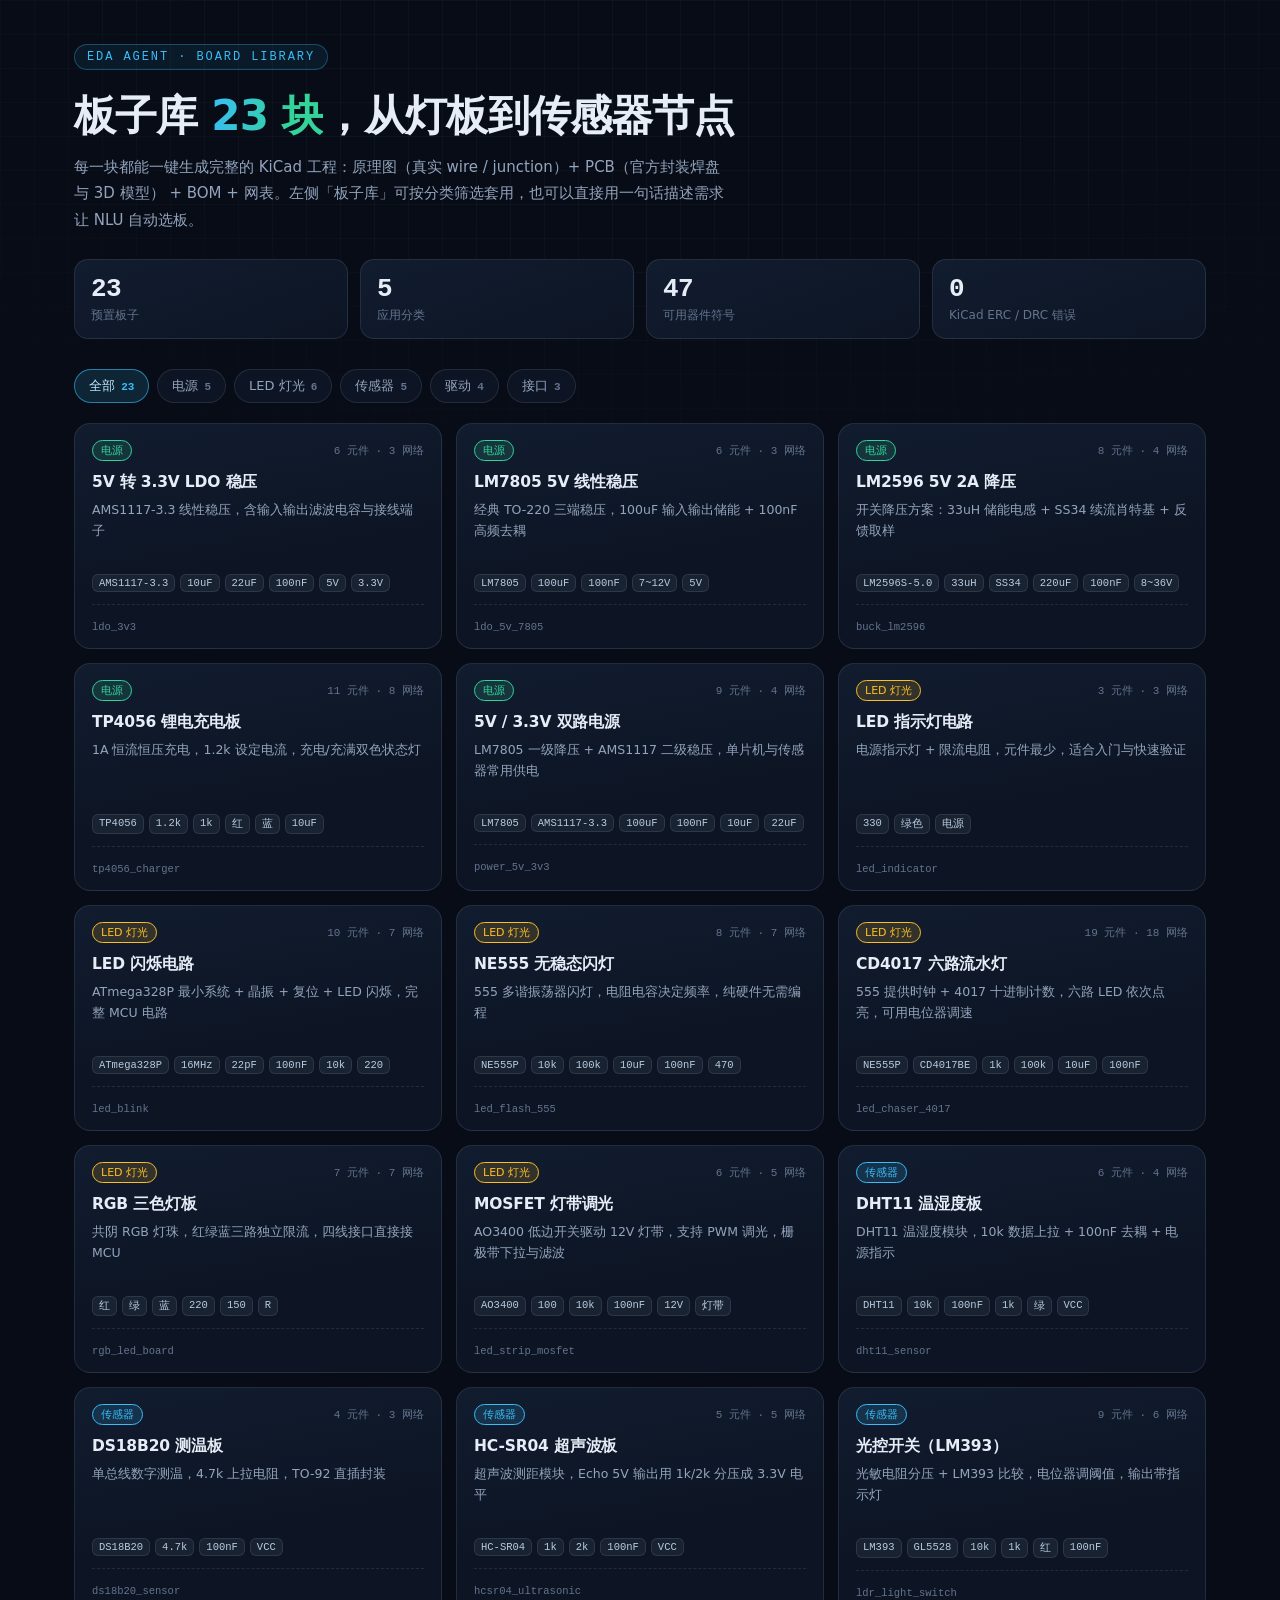
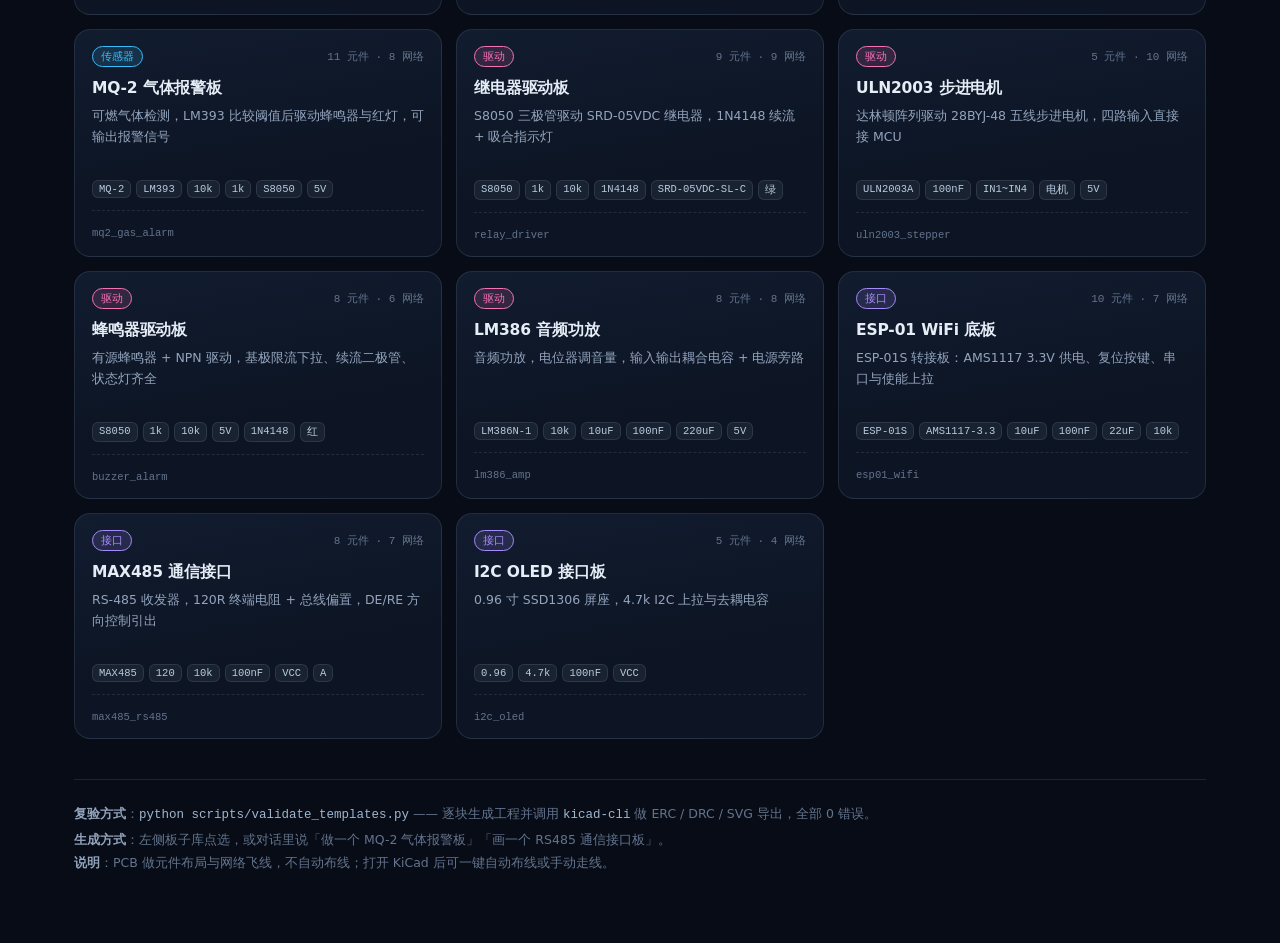
==== docs/board-library.html @ a68cdef4 "feat(library): 板子库从 3 块扩到 23 块（电源/LED/传感器/驱动/接口） 模板库（backend/templates，新增 20 块真实应用电路）： - 电源：LM7805、L" ====
<!DOCTYPE html>
<html lang="zh-CN">
<head>
<meta charset="utf-8" />
<meta name="viewport" content="width=device-width, initial-scale=1" />
<title>EDA Agent · 板子库总览（23 块）</title>
<style>
  :root {
    --bg: #070c16; --panel: #0d1524; --panel-2: #111c2f;
    --line: rgba(148,163,184,.16); --text: #e6edf7; --muted: #93a4bd; --dim: #63748e;
    --accent: #38bdf8; --accent-2: #34d399;
    --mono: "JetBrains Mono","Cascadia Mono",Consolas,monospace;
  }
  * { box-sizing: border-box; }
  body {
    margin: 0; background: var(--bg); color: var(--text);
    font-family: "Segoe UI","PingFang SC","Microsoft YaHei",system-ui,sans-serif;
    -webkit-font-smoothing: antialiased;
  }
  body::before {
    content: ""; position: fixed; inset: 0; pointer-events: none; z-index: 0;
    background-image: linear-gradient(rgba(148,163,184,.05) 1px, transparent 1px),
                      linear-gradient(90deg, rgba(148,163,184,.05) 1px, transparent 1px);
    background-size: 34px 34px;
    -webkit-mask-image: radial-gradient(ellipse 80% 60% at 50% 0%, #000 40%, transparent 100%);
    mask-image: radial-gradient(ellipse 80% 60% at 50% 0%, #000 40%, transparent 100%);
  }
  .wrap { position: relative; z-index: 1; max-width: 1180px; margin: 0 auto; padding: 44px 24px 70px; }
  header .eyebrow {
    display: inline-flex; align-items: center; gap: 8px; font-size: 12px; letter-spacing: .16em;
    color: var(--accent); text-transform: uppercase; font-family: var(--mono);
    border: 1px solid rgba(56,189,248,.32); background: rgba(56,189,248,.08);
    padding: 5px 12px; border-radius: 999px;
  }
  h1 { font-size: clamp(28px, 4vw, 42px); margin: 18px 0 10px; letter-spacing: -.02em; }
  h1 em {
    font-style: normal; background: linear-gradient(100deg,#38bdf8,#34d399 70%);
    -webkit-background-clip: text; background-clip: text; color: transparent;
  }
  .lead { color: var(--muted); font-size: 15px; line-height: 1.75; max-width: 660px; margin: 0 0 26px; }
  .stats { display: flex; flex-wrap: wrap; gap: 12px; margin-bottom: 30px; }
  .stat {
    flex: 1 1 150px; background: linear-gradient(160deg, var(--panel-2), var(--panel));
    border: 1px solid var(--line); border-radius: 14px; padding: 14px 16px;
  }
  .stat b { display: block; font-size: 26px; font-family: var(--mono); letter-spacing: -.02em; }
  .stat span { font-size: 12px; color: var(--dim); }
  .tabs { display: flex; flex-wrap: wrap; gap: 8px; margin: 0 0 20px; }
  .tab {
    font: inherit; font-size: 13px; color: var(--muted); cursor: pointer;
    background: var(--panel); border: 1px solid var(--line); border-radius: 999px;
    padding: 7px 14px; transition: .18s;
  }
  .tab b { font-family: var(--mono); font-size: 11px; color: var(--dim); margin-left: 2px; }
  .tab:hover { color: var(--text); border-color: rgba(56,189,248,.45); }
  .tab.active { background: rgba(56,189,248,.14); border-color: rgba(56,189,248,.6); color: #bfe9ff; }
  .tab.active b { color: var(--accent); }
  .grid { display: grid; grid-template-columns: repeat(auto-fill, minmax(300px, 1fr)); gap: 14px; }
  .card {
    position: relative; background: linear-gradient(170deg, var(--panel-2), var(--panel) 60%);
    border: 1px solid var(--line); border-radius: 16px; padding: 16px 17px 14px;
    transition: transform .2s, border-color .2s, box-shadow .2s; overflow: hidden;
  }
  .card::after {
    content: ""; position: absolute; inset: 0 0 auto 0; height: 2px;
    background: linear-gradient(90deg, transparent, var(--accent), transparent);
    opacity: 0; transition: opacity .25s;
  }
  .card:hover {
    transform: translateY(-3px); border-color: rgba(56,189,248,.4);
    box-shadow: 0 16px 40px -22px rgba(56,189,248,.55);
  }
  .card:hover::after { opacity: 1; }
  .card-top { display: flex; justify-content: space-between; align-items: center; gap: 8px; }
  .cat {
    font-size: 11px; color: var(--c); background: var(--s);
    border: 1px solid var(--c); padding: 2px 8px; border-radius: 999px;
  }
  .meta { font-size: 11px; color: var(--dim); font-family: var(--mono); }
  .card h3 { font-size: 15.5px; margin: 11px 0 7px; letter-spacing: -.01em; }
  .card p { font-size: 12.5px; line-height: 1.66; color: var(--muted); margin: 0 0 12px; min-height: 62px; }
  .chips { display: flex; flex-wrap: wrap; gap: 5px; }
  .chip {
    font-size: 10.5px; font-family: var(--mono); color: #b9cbe0;
    background: rgba(148,163,184,.09); border: 1px solid var(--line);
    border-radius: 6px; padding: 2px 6px;
  }
  .card-foot { margin-top: 12px; padding-top: 10px; border-top: 1px dashed var(--line); }
  .card-foot code { font-size: 10.5px; color: var(--dim); font-family: var(--mono); }
  footer {
    margin-top: 40px; padding-top: 22px; border-top: 1px solid var(--line);
    color: var(--dim); font-size: 12.5px; line-height: 1.9;
  }
  footer b { color: var(--muted); font-weight: 600; }
  footer code { color: #9fb6cf; font-family: var(--mono); }
  .hidden { display: none !important; }
</style>
</head>
<body>
<div class="wrap">
  <header>
    <span class="eyebrow">EDA Agent · Board Library</span>
    <h1>板子库 <em>23 块</em>，从灯板到传感器节点</h1>
    <p class="lead">
      每一块都能一键生成完整的 KiCad 工程：原理图（真实 wire / junction）+ PCB（官方封装焊盘与 3D 模型）
      + BOM + 网表。左侧「板子库」可按分类筛选套用，也可以直接用一句话描述需求让 NLU 自动选板。
    </p>
    <div class="stats">
      <div class="stat"><b>23</b><span>预置板子</span></div>
      <div class="stat"><b>5</b><span>应用分类</span></div>
      <div class="stat"><b>47</b><span>可用器件符号</span></div>
      <div class="stat"><b>0</b><span>KiCad ERC / DRC 错误</span></div>
    </div>
  </header>

  <div class="tabs"><button class="tab active" data-cat="全部">全部 <b>23</b></button><button class="tab" data-cat="电源">电源 <b>5</b></button><button class="tab" data-cat="LED 灯光">LED 灯光 <b>6</b></button><button class="tab" data-cat="传感器">传感器 <b>5</b></button><button class="tab" data-cat="驱动">驱动 <b>4</b></button><button class="tab" data-cat="接口">接口 <b>3</b></button></div>
  <main class="grid">
      <article class="card" data-cat="电源">
        <div class="card-top">
          <span class="cat" style="--c:#34d399;--s:rgba(52,211,153,.14)">电源</span>
          <span class="meta">6 元件 · 3 网络</span>
        </div>
        <h3>5V 转 3.3V LDO 稳压</h3>
        <p>AMS1117-3.3 线性稳压，含输入输出滤波电容与接线端子</p>
        <div class="chips"><span class="chip">AMS1117-3.3</span><span class="chip">10uF</span><span class="chip">22uF</span><span class="chip">100nF</span><span class="chip">5V</span><span class="chip">3.3V</span></div>
        <div class="card-foot"><code>ldo_3v3</code></div>
      </article>
      <article class="card" data-cat="电源">
        <div class="card-top">
          <span class="cat" style="--c:#34d399;--s:rgba(52,211,153,.14)">电源</span>
          <span class="meta">6 元件 · 3 网络</span>
        </div>
        <h3>LM7805 5V 线性稳压</h3>
        <p>经典 TO-220 三端稳压，100uF 输入输出储能 + 100nF 高频去耦</p>
        <div class="chips"><span class="chip">LM7805</span><span class="chip">100uF</span><span class="chip">100nF</span><span class="chip">7~12V</span><span class="chip">5V</span></div>
        <div class="card-foot"><code>ldo_5v_7805</code></div>
      </article>
      <article class="card" data-cat="电源">
        <div class="card-top">
          <span class="cat" style="--c:#34d399;--s:rgba(52,211,153,.14)">电源</span>
          <span class="meta">8 元件 · 4 网络</span>
        </div>
        <h3>LM2596 5V 2A 降压</h3>
        <p>开关降压方案：33uH 储能电感 + SS34 续流肖特基 + 反馈取样</p>
        <div class="chips"><span class="chip">LM2596S-5.0</span><span class="chip">33uH</span><span class="chip">SS34</span><span class="chip">220uF</span><span class="chip">100nF</span><span class="chip">8~36V</span></div>
        <div class="card-foot"><code>buck_lm2596</code></div>
      </article>
      <article class="card" data-cat="电源">
        <div class="card-top">
          <span class="cat" style="--c:#34d399;--s:rgba(52,211,153,.14)">电源</span>
          <span class="meta">11 元件 · 8 网络</span>
        </div>
        <h3>TP4056 锂电充电板</h3>
        <p>1A 恒流恒压充电，1.2k 设定电流，充电/充满双色状态灯</p>
        <div class="chips"><span class="chip">TP4056</span><span class="chip">1.2k</span><span class="chip">1k</span><span class="chip">红</span><span class="chip">蓝</span><span class="chip">10uF</span></div>
        <div class="card-foot"><code>tp4056_charger</code></div>
      </article>
      <article class="card" data-cat="电源">
        <div class="card-top">
          <span class="cat" style="--c:#34d399;--s:rgba(52,211,153,.14)">电源</span>
          <span class="meta">9 元件 · 4 网络</span>
        </div>
        <h3>5V / 3.3V 双路电源</h3>
        <p>LM7805 一级降压 + AMS1117 二级稳压，单片机与传感器常用供电</p>
        <div class="chips"><span class="chip">LM7805</span><span class="chip">AMS1117-3.3</span><span class="chip">100uF</span><span class="chip">100nF</span><span class="chip">10uF</span><span class="chip">22uF</span></div>
        <div class="card-foot"><code>power_5v_3v3</code></div>
      </article>
      <article class="card" data-cat="LED 灯光">
        <div class="card-top">
          <span class="cat" style="--c:#fbbf24;--s:rgba(251,191,36,.14)">LED 灯光</span>
          <span class="meta">3 元件 · 3 网络</span>
        </div>
        <h3>LED 指示灯电路</h3>
        <p>电源指示灯 + 限流电阻，元件最少，适合入门与快速验证</p>
        <div class="chips"><span class="chip">330</span><span class="chip">绿色</span><span class="chip">电源</span></div>
        <div class="card-foot"><code>led_indicator</code></div>
      </article>
      <article class="card" data-cat="LED 灯光">
        <div class="card-top">
          <span class="cat" style="--c:#fbbf24;--s:rgba(251,191,36,.14)">LED 灯光</span>
          <span class="meta">10 元件 · 7 网络</span>
        </div>
        <h3>LED 闪烁电路</h3>
        <p>ATmega328P 最小系统 + 晶振 + 复位 + LED 闪烁，完整 MCU 电路</p>
        <div class="chips"><span class="chip">ATmega328P</span><span class="chip">16MHz</span><span class="chip">22pF</span><span class="chip">100nF</span><span class="chip">10k</span><span class="chip">220</span></div>
        <div class="card-foot"><code>led_blink</code></div>
      </article>
      <article class="card" data-cat="LED 灯光">
        <div class="card-top">
          <span class="cat" style="--c:#fbbf24;--s:rgba(251,191,36,.14)">LED 灯光</span>
          <span class="meta">8 元件 · 7 网络</span>
        </div>
        <h3>NE555 无稳态闪灯</h3>
        <p>555 多谐振荡器闪灯，电阻电容决定频率，纯硬件无需编程</p>
        <div class="chips"><span class="chip">NE555P</span><span class="chip">10k</span><span class="chip">100k</span><span class="chip">10uF</span><span class="chip">100nF</span><span class="chip">470</span></div>
        <div class="card-foot"><code>led_flash_555</code></div>
      </article>
      <article class="card" data-cat="LED 灯光">
        <div class="card-top">
          <span class="cat" style="--c:#fbbf24;--s:rgba(251,191,36,.14)">LED 灯光</span>
          <span class="meta">19 元件 · 18 网络</span>
        </div>
        <h3>CD4017 六路流水灯</h3>
        <p>555 提供时钟 + 4017 十进制计数，六路 LED 依次点亮，可用电位器调速</p>
        <div class="chips"><span class="chip">NE555P</span><span class="chip">CD4017BE</span><span class="chip">1k</span><span class="chip">100k</span><span class="chip">10uF</span><span class="chip">100nF</span></div>
        <div class="card-foot"><code>led_chaser_4017</code></div>
      </article>
      <article class="card" data-cat="LED 灯光">
        <div class="card-top">
          <span class="cat" style="--c:#fbbf24;--s:rgba(251,191,36,.14)">LED 灯光</span>
          <span class="meta">7 元件 · 7 网络</span>
        </div>
        <h3>RGB 三色灯板</h3>
        <p>共阴 RGB 灯珠，红绿蓝三路独立限流，四线接口直接接 MCU</p>
        <div class="chips"><span class="chip">红</span><span class="chip">绿</span><span class="chip">蓝</span><span class="chip">220</span><span class="chip">150</span><span class="chip">R</span></div>
        <div class="card-foot"><code>rgb_led_board</code></div>
      </article>
      <article class="card" data-cat="LED 灯光">
        <div class="card-top">
          <span class="cat" style="--c:#fbbf24;--s:rgba(251,191,36,.14)">LED 灯光</span>
          <span class="meta">6 元件 · 5 网络</span>
        </div>
        <h3>MOSFET 灯带调光</h3>
        <p>AO3400 低边开关驱动 12V 灯带，支持 PWM 调光，栅极带下拉与滤波</p>
        <div class="chips"><span class="chip">AO3400</span><span class="chip">100</span><span class="chip">10k</span><span class="chip">100nF</span><span class="chip">12V</span><span class="chip">灯带</span></div>
        <div class="card-foot"><code>led_strip_mosfet</code></div>
      </article>
      <article class="card" data-cat="传感器">
        <div class="card-top">
          <span class="cat" style="--c:#38bdf8;--s:rgba(56,189,248,.14)">传感器</span>
          <span class="meta">6 元件 · 4 网络</span>
        </div>
        <h3>DHT11 温湿度板</h3>
        <p>DHT11 温湿度模块，10k 数据上拉 + 100nF 去耦 + 电源指示</p>
        <div class="chips"><span class="chip">DHT11</span><span class="chip">10k</span><span class="chip">100nF</span><span class="chip">1k</span><span class="chip">绿</span><span class="chip">VCC</span></div>
        <div class="card-foot"><code>dht11_sensor</code></div>
      </article>
      <article class="card" data-cat="传感器">
        <div class="card-top">
          <span class="cat" style="--c:#38bdf8;--s:rgba(56,189,248,.14)">传感器</span>
          <span class="meta">4 元件 · 3 网络</span>
        </div>
        <h3>DS18B20 测温板</h3>
        <p>单总线数字测温，4.7k 上拉电阻，TO-92 直插封装</p>
        <div class="chips"><span class="chip">DS18B20</span><span class="chip">4.7k</span><span class="chip">100nF</span><span class="chip">VCC</span></div>
        <div class="card-foot"><code>ds18b20_sensor</code></div>
      </article>
      <article class="card" data-cat="传感器">
        <div class="card-top">
          <span class="cat" style="--c:#38bdf8;--s:rgba(56,189,248,.14)">传感器</span>
          <span class="meta">5 元件 · 5 网络</span>
        </div>
        <h3>HC-SR04 超声波板</h3>
        <p>超声波测距模块，Echo 5V 输出用 1k/2k 分压成 3.3V 电平</p>
        <div class="chips"><span class="chip">HC-SR04</span><span class="chip">1k</span><span class="chip">2k</span><span class="chip">100nF</span><span class="chip">VCC</span></div>
        <div class="card-foot"><code>hcsr04_ultrasonic</code></div>
      </article>
      <article class="card" data-cat="传感器">
        <div class="card-top">
          <span class="cat" style="--c:#38bdf8;--s:rgba(56,189,248,.14)">传感器</span>
          <span class="meta">9 元件 · 6 网络</span>
        </div>
        <h3>光控开关（LM393）</h3>
        <p>光敏电阻分压 + LM393 比较，电位器调阈值，输出带指示灯</p>
        <div class="chips"><span class="chip">LM393</span><span class="chip">GL5528</span><span class="chip">10k</span><span class="chip">1k</span><span class="chip">红</span><span class="chip">100nF</span></div>
        <div class="card-foot"><code>ldr_light_switch</code></div>
      </article>
      <article class="card" data-cat="传感器">
        <div class="card-top">
          <span class="cat" style="--c:#38bdf8;--s:rgba(56,189,248,.14)">传感器</span>
          <span class="meta">11 元件 · 8 网络</span>
        </div>
        <h3>MQ-2 气体报警板</h3>
        <p>可燃气体检测，LM393 比较阈值后驱动蜂鸣器与红灯，可输出报警信号</p>
        <div class="chips"><span class="chip">MQ-2</span><span class="chip">LM393</span><span class="chip">10k</span><span class="chip">1k</span><span class="chip">S8050</span><span class="chip">5V</span></div>
        <div class="card-foot"><code>mq2_gas_alarm</code></div>
      </article>
      <article class="card" data-cat="驱动">
        <div class="card-top">
          <span class="cat" style="--c:#f472b6;--s:rgba(244,114,182,.14)">驱动</span>
          <span class="meta">9 元件 · 9 网络</span>
        </div>
        <h3>继电器驱动板</h3>
        <p>S8050 三极管驱动 SRD-05VDC 继电器，1N4148 续流 + 吸合指示灯</p>
        <div class="chips"><span class="chip">S8050</span><span class="chip">1k</span><span class="chip">10k</span><span class="chip">1N4148</span><span class="chip">SRD-05VDC-SL-C</span><span class="chip">绿</span></div>
        <div class="card-foot"><code>relay_driver</code></div>
      </article>
      <article class="card" data-cat="驱动">
        <div class="card-top">
          <span class="cat" style="--c:#f472b6;--s:rgba(244,114,182,.14)">驱动</span>
          <span class="meta">5 元件 · 10 网络</span>
        </div>
        <h3>ULN2003 步进电机</h3>
        <p>达林顿阵列驱动 28BYJ-48 五线步进电机，四路输入直接接 MCU</p>
        <div class="chips"><span class="chip">ULN2003A</span><span class="chip">100nF</span><span class="chip">IN1~IN4</span><span class="chip">电机</span><span class="chip">5V</span></div>
        <div class="card-foot"><code>uln2003_stepper</code></div>
      </article>
      <article class="card" data-cat="驱动">
        <div class="card-top">
          <span class="cat" style="--c:#f472b6;--s:rgba(244,114,182,.14)">驱动</span>
          <span class="meta">8 元件 · 6 网络</span>
        </div>
        <h3>蜂鸣器驱动板</h3>
        <p>有源蜂鸣器 + NPN 驱动，基极限流下拉、续流二极管、状态灯齐全</p>
        <div class="chips"><span class="chip">S8050</span><span class="chip">1k</span><span class="chip">10k</span><span class="chip">5V</span><span class="chip">1N4148</span><span class="chip">红</span></div>
        <div class="card-foot"><code>buzzer_alarm</code></div>
      </article>
      <article class="card" data-cat="驱动">
        <div class="card-top">
          <span class="cat" style="--c:#f472b6;--s:rgba(244,114,182,.14)">驱动</span>
          <span class="meta">8 元件 · 8 网络</span>
        </div>
        <h3>LM386 音频功放</h3>
        <p>音频功放，电位器调音量，输入输出耦合电容 + 电源旁路</p>
        <div class="chips"><span class="chip">LM386N-1</span><span class="chip">10k</span><span class="chip">10uF</span><span class="chip">100nF</span><span class="chip">220uF</span><span class="chip">5V</span></div>
        <div class="card-foot"><code>lm386_amp</code></div>
      </article>
      <article class="card" data-cat="接口">
        <div class="card-top">
          <span class="cat" style="--c:#a78bfa;--s:rgba(167,139,250,.14)">接口</span>
          <span class="meta">10 元件 · 7 网络</span>
        </div>
        <h3>ESP-01 WiFi 底板</h3>
        <p>ESP-01S 转接板：AMS1117 3.3V 供电、复位按键、串口与使能上拉</p>
        <div class="chips"><span class="chip">ESP-01S</span><span class="chip">AMS1117-3.3</span><span class="chip">10uF</span><span class="chip">100nF</span><span class="chip">22uF</span><span class="chip">10k</span></div>
        <div class="card-foot"><code>esp01_wifi</code></div>
      </article>
      <article class="card" data-cat="接口">
        <div class="card-top">
          <span class="cat" style="--c:#a78bfa;--s:rgba(167,139,250,.14)">接口</span>
          <span class="meta">8 元件 · 7 网络</span>
        </div>
        <h3>MAX485 通信接口</h3>
        <p>RS-485 收发器，120R 终端电阻 + 总线偏置，DE/RE 方向控制引出</p>
        <div class="chips"><span class="chip">MAX485</span><span class="chip">120</span><span class="chip">10k</span><span class="chip">100nF</span><span class="chip">VCC</span><span class="chip">A</span></div>
        <div class="card-foot"><code>max485_rs485</code></div>
      </article>
      <article class="card" data-cat="接口">
        <div class="card-top">
          <span class="cat" style="--c:#a78bfa;--s:rgba(167,139,250,.14)">接口</span>
          <span class="meta">5 元件 · 4 网络</span>
        </div>
        <h3>I2C OLED 接口板</h3>
        <p>0.96 寸 SSD1306 屏座，4.7k I2C 上拉与去耦电容</p>
        <div class="chips"><span class="chip">0.96</span><span class="chip">4.7k</span><span class="chip">100nF</span><span class="chip">VCC</span></div>
        <div class="card-foot"><code>i2c_oled</code></div>
      </article>
  </main>

  <footer>
    <b>复验方式</b>：<code>python scripts/validate_templates.py</code> —— 逐块生成工程并调用
    <code>kicad-cli</code> 做 ERC / DRC / SVG 导出，全部 0 错误。<br />
    <b>生成方式</b>：左侧板子库点选，或对话里说「做一个 MQ-2 气体报警板」「画一个 RS485 通信接口板」。<br />
    <b>说明</b>：PCB 做元件布局与网络飞线，不自动布线；打开 KiCad 后可一键自动布线或手动走线。
  </footer>
</div>
<script>
  var tabs = document.querySelectorAll('.tab');
  var cards = document.querySelectorAll('.card');
  tabs.forEach(function (t) {
    t.addEventListener('click', function () {
      tabs.forEach(function (x) { x.classList.remove('active'); });
      t.classList.add('active');
      var c = t.dataset.cat;
      cards.forEach(function (card) {
        card.classList.toggle('hidden', c !== '全部' && card.dataset.cat !== c);
      });
    });
  });
</script>
</body>
</html>
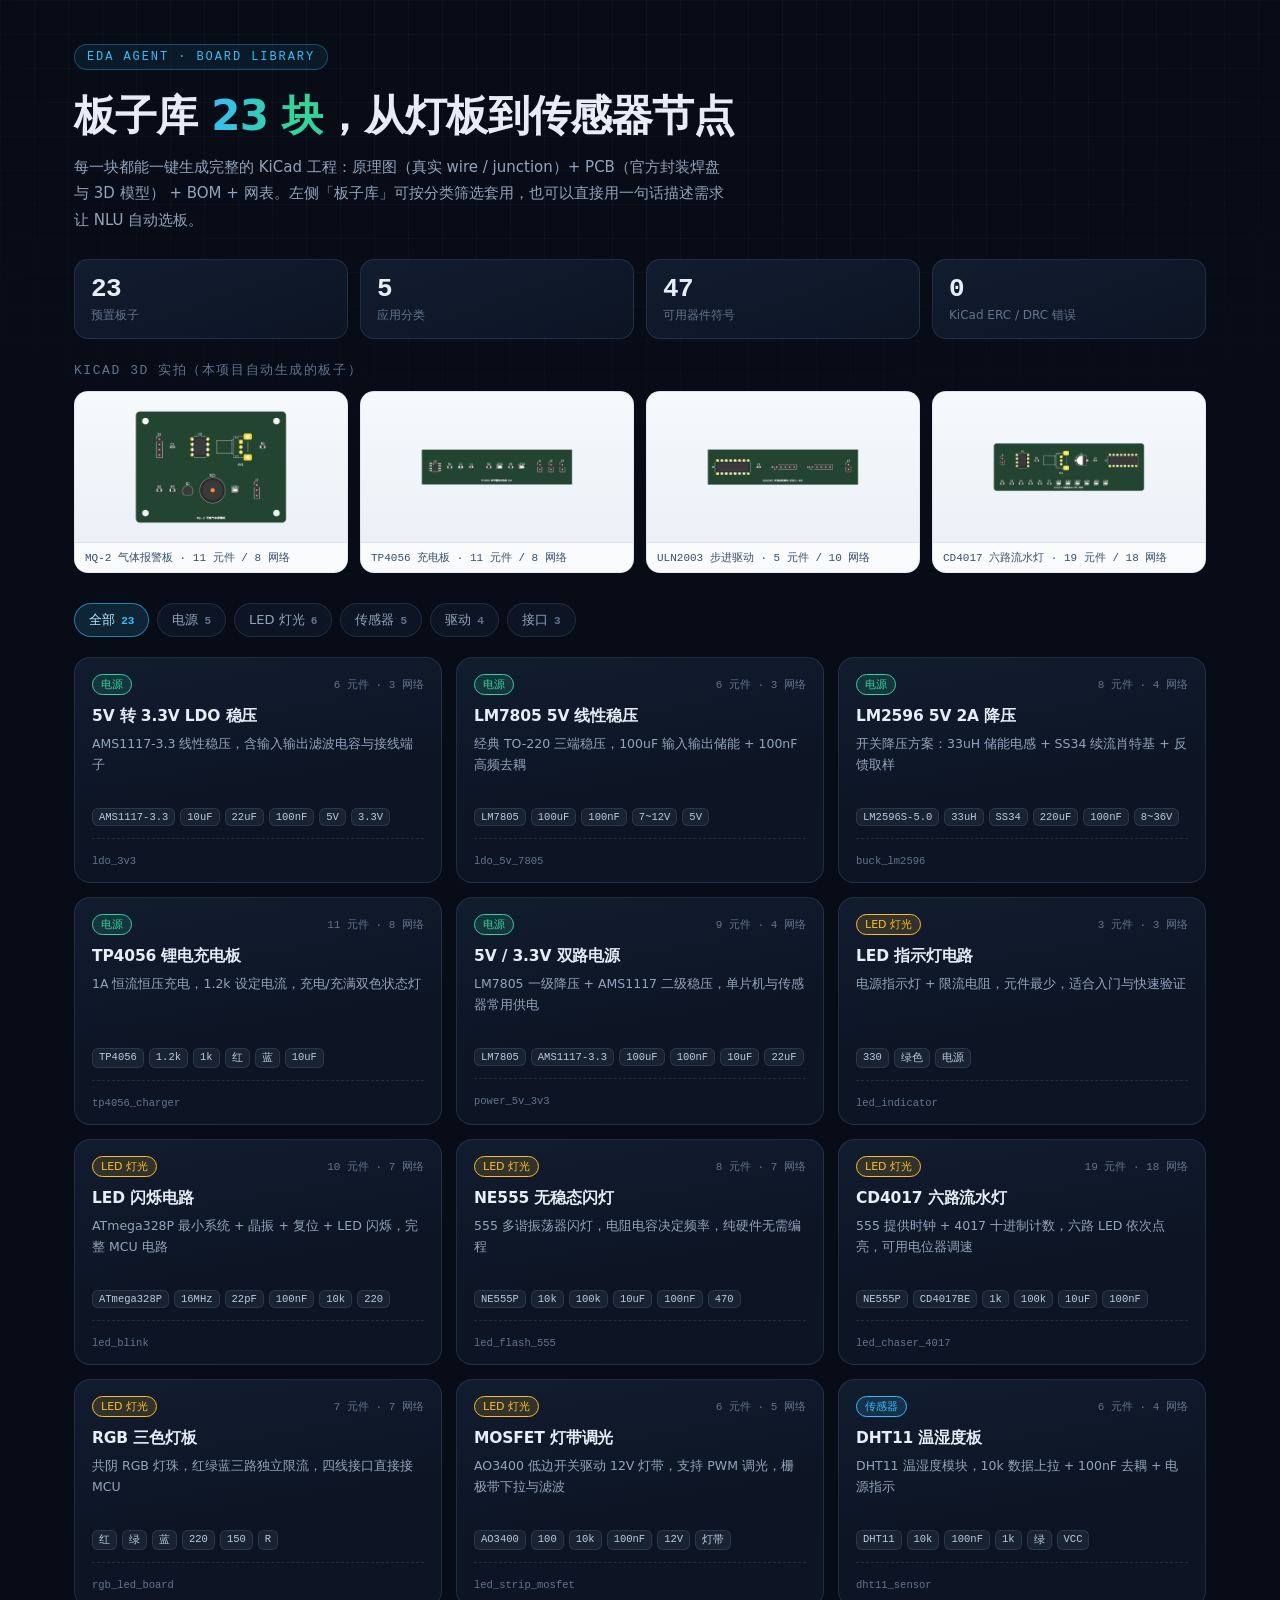
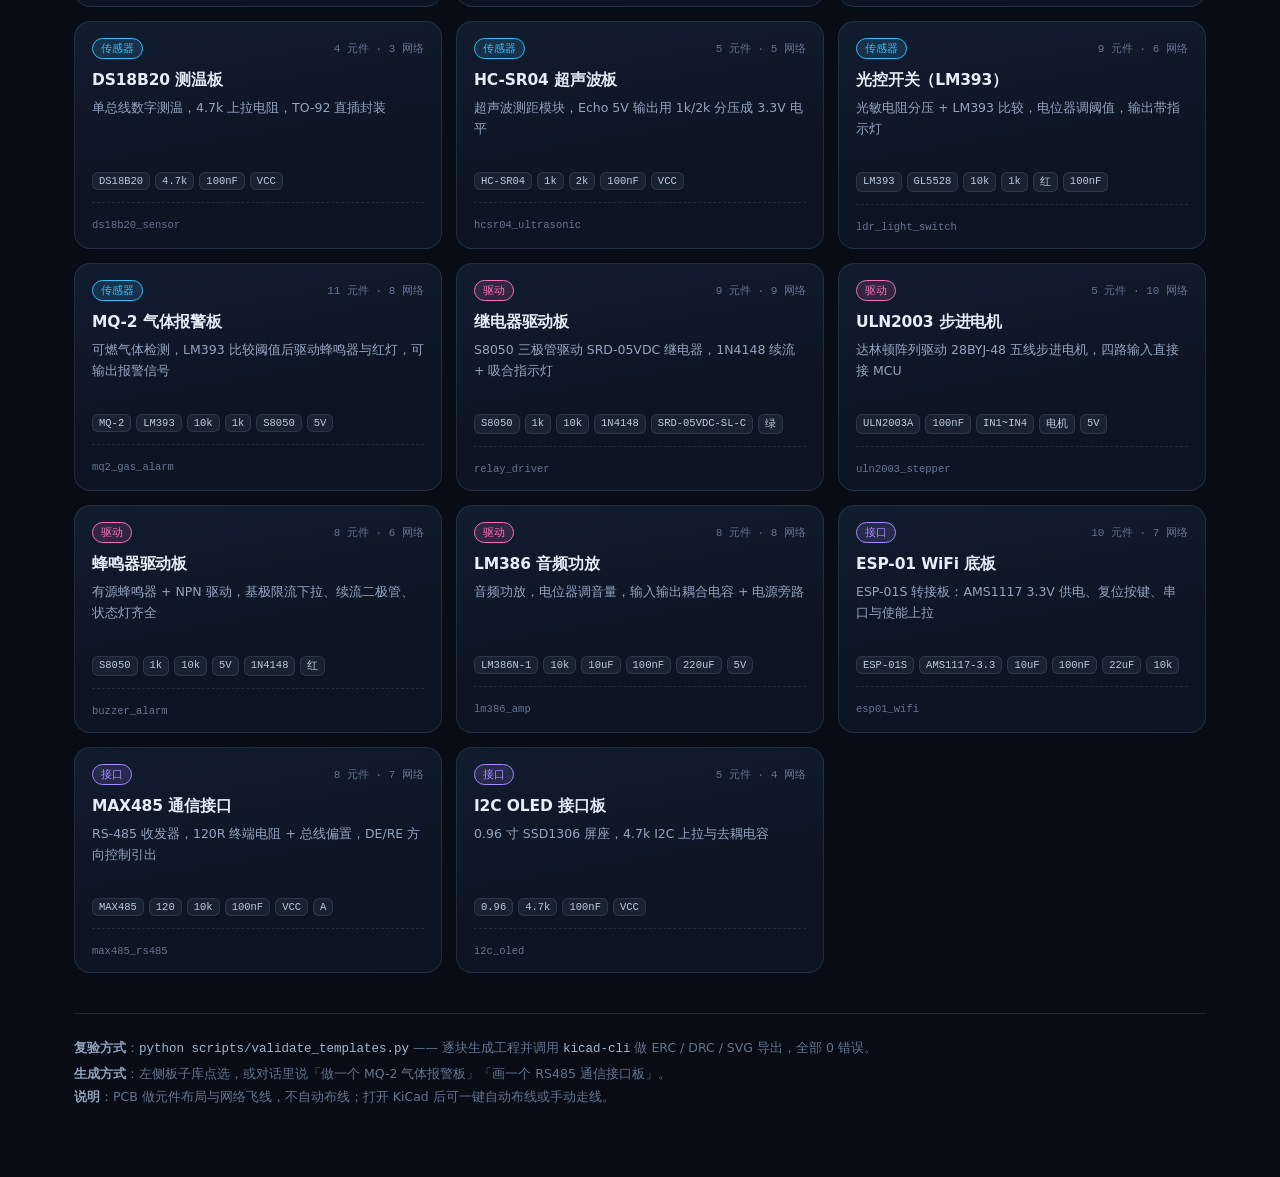
==== commit fb87220f: "docs: 板子库总览页 + 四块新板 PCB 3D 实拍图" ====
--- a/docs/board-library.html
+++ b/docs/board-library.html
@@ -38,13 +38,25 @@
     -webkit-background-clip: text; background-clip: text; color: transparent;
   }
   .lead { color: var(--muted); font-size: 15px; line-height: 1.75; max-width: 660px; margin: 0 0 26px; }
-  .stats { display: flex; flex-wrap: wrap; gap: 12px; margin-bottom: 30px; }
+  .stats { display: flex; flex-wrap: wrap; gap: 12px; margin-bottom: 22px; }
   .stat {
     flex: 1 1 150px; background: linear-gradient(160deg, var(--panel-2), var(--panel));
     border: 1px solid var(--line); border-radius: 14px; padding: 14px 16px;
   }
   .stat b { display: block; font-size: 26px; font-family: var(--mono); letter-spacing: -.02em; }
   .stat span { font-size: 12px; color: var(--dim); }
+  .shots { display: grid; grid-template-columns: repeat(auto-fit, minmax(220px, 1fr)); gap: 12px; margin: 0 0 30px; }
+  .shot {
+    margin: 0; border: 1px solid var(--line); border-radius: 14px; overflow: hidden;
+    background: linear-gradient(180deg, #f6f9fc, #e9eff6);
+  }
+  .shot img { width: 100%; height: 150px; object-fit: contain; display: block; }
+  .shot figcaption {
+    font-size: 11px; color: #38506b; padding: 7px 10px; border-top: 1px solid rgba(148,163,184,.28);
+    background: rgba(255,255,255,.72); font-family: var(--mono);
+  }
+  .section-title { font-size: 13px; letter-spacing: .12em; text-transform: uppercase;
+    color: var(--dim); font-family: var(--mono); margin: 2px 0 12px; }
   .tabs { display: flex; flex-wrap: wrap; gap: 8px; margin: 0 0 20px; }
   .tab {
     font: inherit; font-size: 13px; color: var(--muted); cursor: pointer;
@@ -112,6 +124,18 @@
       <div class="stat"><b>0</b><span>KiCad ERC / DRC 错误</span></div>
     </div>
   </header>
+
+  <div class="section-title">KiCad 3D 实拍（本项目自动生成的板子）</div>
+  <div class="shots">
+      <figure class="shot"><img src="img/mq2_gas_alarm.png" alt="MQ-2 气体报警板 · 11 元件 / 8 网络" loading="lazy" />
+        <figcaption>MQ-2 气体报警板 · 11 元件 / 8 网络</figcaption></figure>
+      <figure class="shot"><img src="img/tp4056_charger.png" alt="TP4056 充电板 · 11 元件 / 8 网络" loading="lazy" />
+        <figcaption>TP4056 充电板 · 11 元件 / 8 网络</figcaption></figure>
+      <figure class="shot"><img src="img/uln2003_stepper.png" alt="ULN2003 步进驱动 · 5 元件 / 10 网络" loading="lazy" />
+        <figcaption>ULN2003 步进驱动 · 5 元件 / 10 网络</figcaption></figure>
+      <figure class="shot"><img src="img/led_chaser_4017.png" alt="CD4017 六路流水灯 · 19 元件 / 18 网络" loading="lazy" />
+        <figcaption>CD4017 六路流水灯 · 19 元件 / 18 网络</figcaption></figure>
+  </div>
 
   <div class="tabs"><button class="tab active" data-cat="全部">全部 <b>23</b></button><button class="tab" data-cat="电源">电源 <b>5</b></button><button class="tab" data-cat="LED 灯光">LED 灯光 <b>6</b></button><button class="tab" data-cat="传感器">传感器 <b>5</b></button><button class="tab" data-cat="驱动">驱动 <b>4</b></button><button class="tab" data-cat="接口">接口 <b>3</b></button></div>
   <main class="grid">
